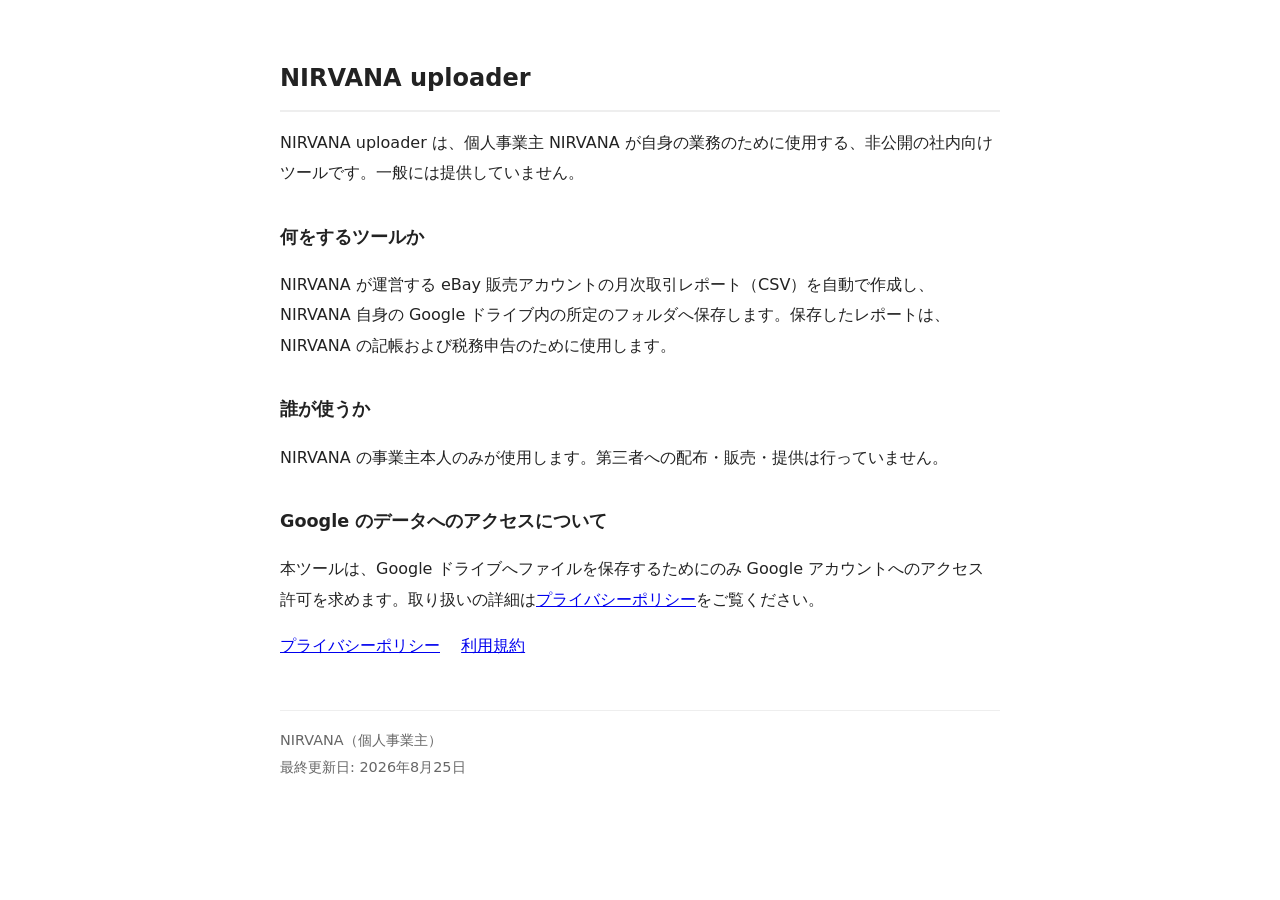
==== index.html @ 19a4e159 "NIRVANA uploader の公開ページ（ホーム・プライバシーポリシー・利用規約） Co-Authored-By: Claude Opus 5 <noreply@anthropic.com>" ====
<!doctype html>
<html lang="ja">
<head>
<meta charset="utf-8">
<meta name="viewport" content="width=device-width, initial-scale=1">
<meta name="robots" content="noindex, nofollow">
<title>NIRVANA uploader</title>
<style>
  body { font-family: system-ui, -apple-system, "Hiragino Sans", sans-serif;
         max-width: 720px; margin: 0 auto; padding: 40px 20px; line-height: 1.9; color: #222; }
  h1 { font-size: 1.5rem; border-bottom: 2px solid #eee; padding-bottom: .5rem; }
  h2 { font-size: 1.1rem; margin-top: 2rem; }
  nav a { margin-right: 1rem; }
  footer { margin-top: 3rem; padding-top: 1rem; border-top: 1px solid #eee; font-size: .9rem; color: #666; }
</style>
</head>
<body>
<h1>NIRVANA uploader</h1>

<p>NIRVANA uploader は、個人事業主 NIRVANA が自身の業務のために使用する、非公開の社内向けツールです。一般には提供していません。</p>

<h2>何をするツールか</h2>
<p>NIRVANA が運営する eBay 販売アカウントの月次取引レポート（CSV）を自動で作成し、NIRVANA 自身の Google ドライブ内の所定のフォルダへ保存します。保存したレポートは、NIRVANA の記帳および税務申告のために使用します。</p>

<h2>誰が使うか</h2>
<p>NIRVANA の事業主本人のみが使用します。第三者への配布・販売・提供は行っていません。</p>

<h2>Google のデータへのアクセスについて</h2>
<p>本ツールは、Google ドライブへファイルを保存するためにのみ Google アカウントへのアクセス許可を求めます。取り扱いの詳細は<a href="privacy.html">プライバシーポリシー</a>をご覧ください。</p>

<nav>
  <a href="privacy.html">プライバシーポリシー</a>
  <a href="terms.html">利用規約</a>
</nav>

<footer>
  NIRVANA（個人事業主）<br>
  最終更新日: 2026年8月25日
</footer>
</body>
</html>
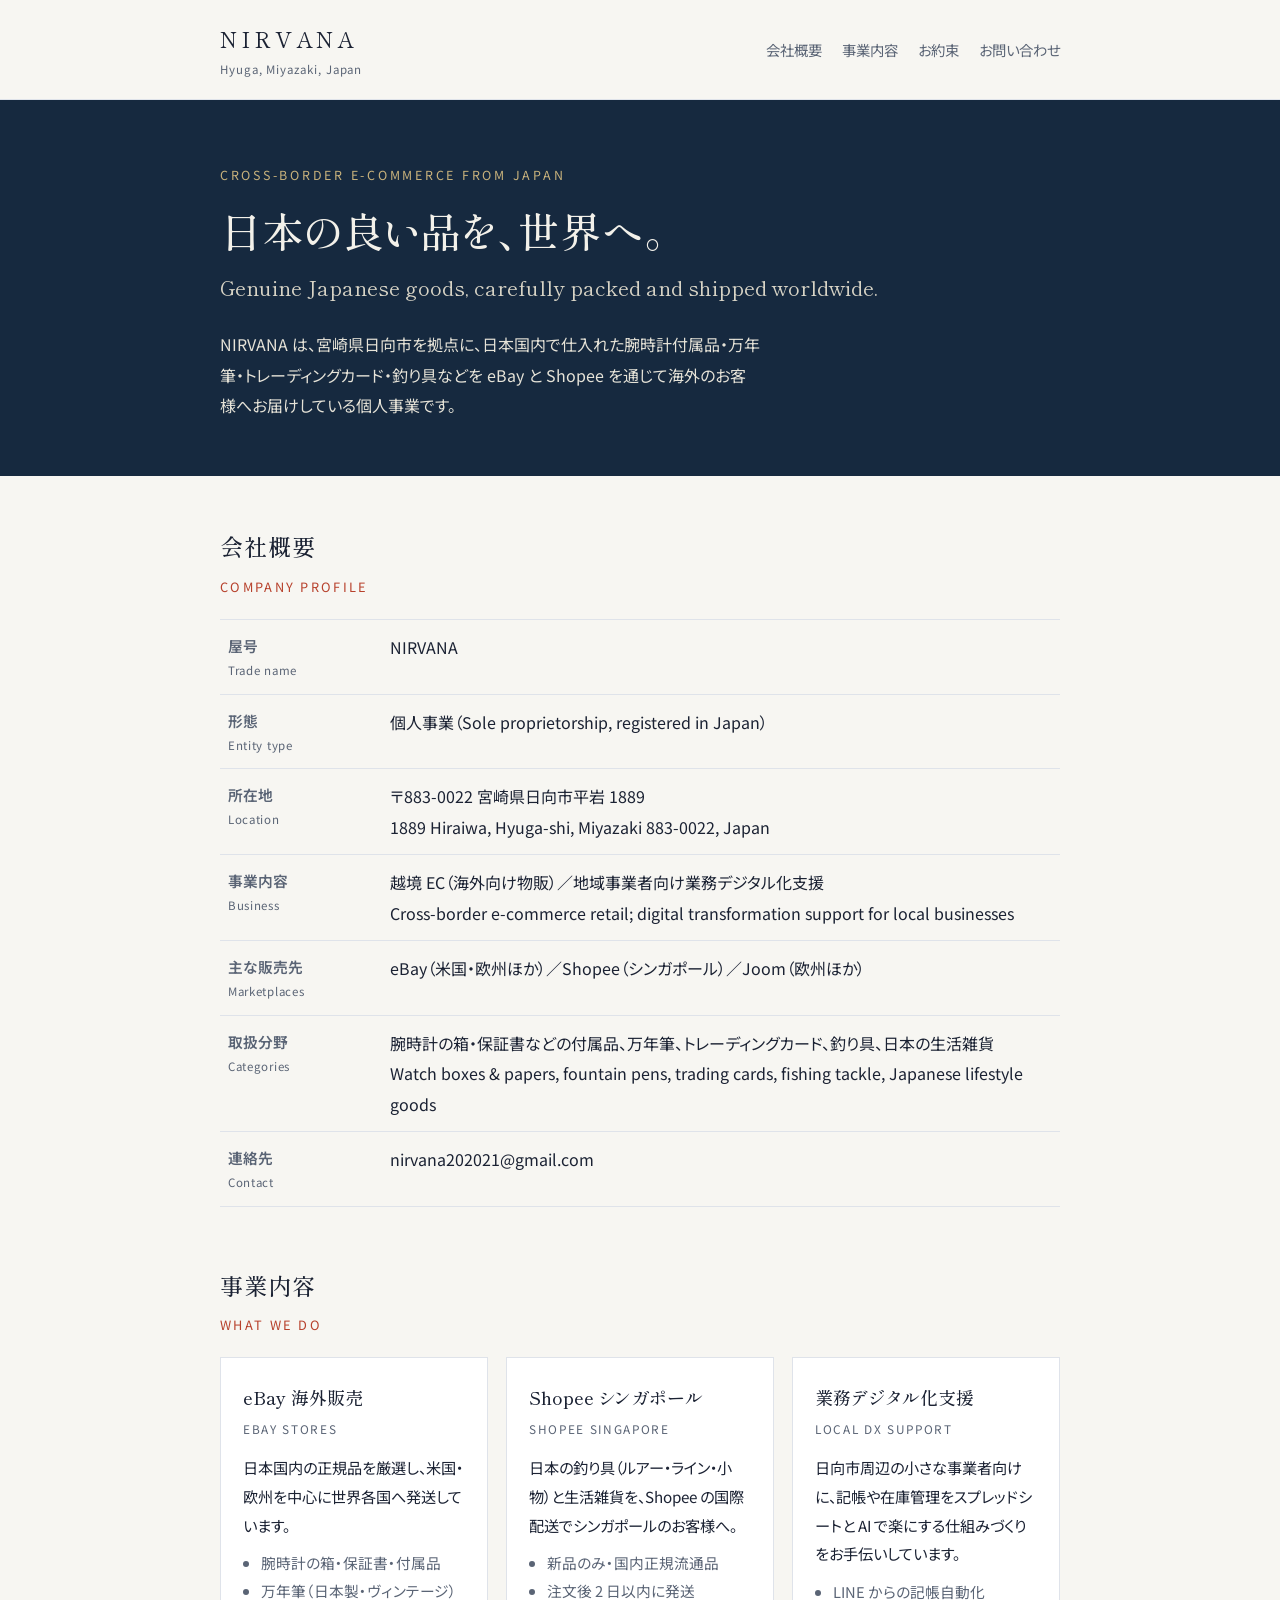
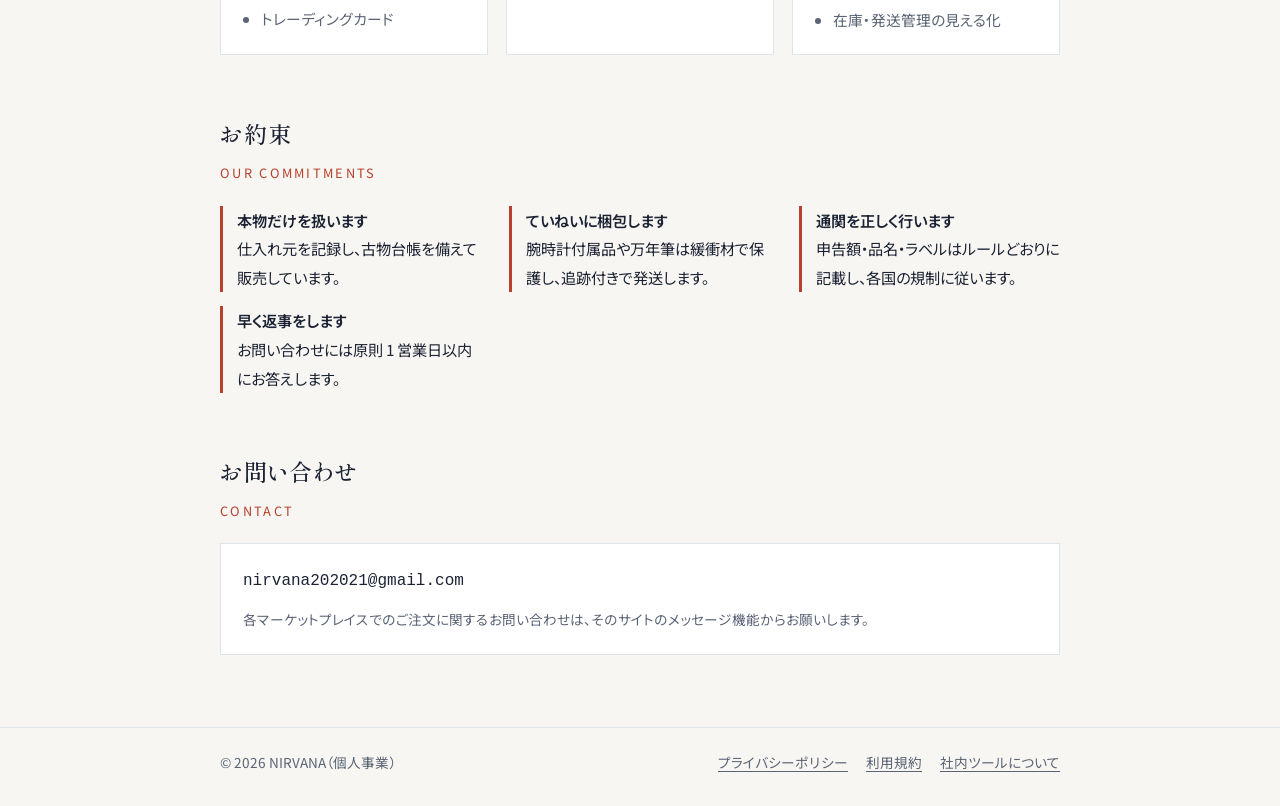
==== commit ca4d894d: "会社案内ページを追加（index.html を NIRVANA 会社案内に、旧ホームは uploader.html へ）・共通スタイル style.css Co-Authored-By: Claude" ====
--- a/index.html
+++ b/index.html
@@ -2,40 +2,122 @@
 <html lang="ja">
 <head>
 <meta charset="utf-8">
-<meta name="viewport" content="width=device-width, initial-scale=1">
-<meta name="robots" content="noindex, nofollow">
-<title>NIRVANA uploader</title>
-<style>
-  body { font-family: system-ui, -apple-system, "Hiragino Sans", sans-serif;
-         max-width: 720px; margin: 0 auto; padding: 40px 20px; line-height: 1.9; color: #222; }
-  h1 { font-size: 1.5rem; border-bottom: 2px solid #eee; padding-bottom: .5rem; }
-  h2 { font-size: 1.1rem; margin-top: 2rem; }
-  nav a { margin-right: 1rem; }
-  footer { margin-top: 3rem; padding-top: 1rem; border-top: 1px solid #eee; font-size: .9rem; color: #666; }
-</style>
+<meta name="viewport" content="width=device-width, initial-scale=1, viewport-fit=cover">
+<title>NIRVANA | 日本の良い品を、世界へ</title>
+<meta name="description" content="NIRVANA は宮崎県日向市の個人事業です。eBay・Shopee を通じて日本の腕時計付属品・万年筆・トレーディングカード・釣り具などを海外のお客様へお届けしています。">
+<link rel="preconnect" href="https://fonts.googleapis.com">
+<link rel="preconnect" href="https://fonts.gstatic.com" crossorigin>
+<link rel="stylesheet" href="https://fonts.googleapis.com/css2?family=Shippori+Mincho+B1:wght@500&family=Noto+Sans+JP:wght@400;600&display=swap">
+<link rel="stylesheet" href="style.css">
 </head>
 <body>
-<h1>NIRVANA uploader</h1>
 
-<p>NIRVANA uploader は、個人事業主 NIRVANA が自身の業務のために使用する、非公開の社内向けツールです。一般には提供していません。</p>
+<header class="site-head">
+  <div class="wrap">
+    <a class="brand" href="./">NIRVANA<small>Hyuga, Miyazaki, Japan</small></a>
+    <nav class="site-nav" aria-label="ページ内">
+      <a href="#about">会社概要</a>
+      <a href="#business">事業内容</a>
+      <a href="#promise">お約束</a>
+      <a href="#contact">お問い合わせ</a>
+    </nav>
+  </div>
+</header>
 
-<h2>何をするツールか</h2>
-<p>NIRVANA が運営する eBay 販売アカウントの月次取引レポート（CSV）を自動で作成し、NIRVANA 自身の Google ドライブ内の所定のフォルダへ保存します。保存したレポートは、NIRVANA の記帳および税務申告のために使用します。</p>
+<section class="hero">
+  <div class="wrap">
+    <p class="eyebrow">Cross-border e-commerce from Japan</p>
+    <h1>日本の良い品を、世界へ。</h1>
+    <p class="sub">Genuine Japanese goods, carefully packed and shipped worldwide.</p>
+    <p class="lead">NIRVANA は、宮崎県日向市を拠点に、日本国内で仕入れた腕時計付属品・万年筆・トレーディングカード・釣り具などを eBay と Shopee を通じて海外のお客様へお届けしている個人事業です。</p>
+  </div>
+</section>
 
-<h2>誰が使うか</h2>
-<p>NIRVANA の事業主本人のみが使用します。第三者への配布・販売・提供は行っていません。</p>
+<main>
+  <div class="wrap">
 
-<h2>Google のデータへのアクセスについて</h2>
-<p>本ツールは、Google ドライブへファイルを保存するためにのみ Google アカウントへのアクセス許可を求めます。取り扱いの詳細は<a href="privacy.html">プライバシーポリシー</a>をご覧ください。</p>
+    <section id="about">
+      <h2>会社概要</h2>
+      <p class="en">Company profile</p>
+      <table class="profile">
+        <tr><th>屋号<span>Trade name</span></th><td>NIRVANA</td></tr>
+        <tr><th>形態<span>Entity type</span></th><td>個人事業（Sole proprietorship, registered in Japan）</td></tr>
+        <tr><th>所在地<span>Location</span></th><td>〒883-0022 宮崎県日向市平岩 1889<br>1889 Hiraiwa, Hyuga-shi, Miyazaki 883-0022, Japan</td></tr>
+        <tr><th>事業内容<span>Business</span></th><td>越境 EC（海外向け物販）／地域事業者向け業務デジタル化支援<br>Cross-border e-commerce retail; digital transformation support for local businesses</td></tr>
+        <tr><th>主な販売先<span>Marketplaces</span></th><td>eBay（米国・欧州ほか）／Shopee（シンガポール）／Joom（欧州ほか）</td></tr>
+        <tr><th>取扱分野<span>Categories</span></th><td>腕時計の箱・保証書などの付属品、万年筆、トレーディングカード、釣り具、日本の生活雑貨<br>Watch boxes &amp; papers, fountain pens, trading cards, fishing tackle, Japanese lifestyle goods</td></tr>
+        <tr><th>連絡先<span>Contact</span></th><td>nirvana202021@gmail.com</td></tr>
+      </table>
+    </section>
 
-<nav>
-  <a href="privacy.html">プライバシーポリシー</a>
-  <a href="terms.html">利用規約</a>
-</nav>
+    <section id="business">
+      <h2>事業内容</h2>
+      <p class="en">What we do</p>
+      <div class="cards">
+        <article class="card">
+          <h3>eBay 海外販売</h3>
+          <p class="en">eBay stores</p>
+          <p>日本国内の正規品を厳選し、米国・欧州を中心に世界各国へ発送しています。</p>
+          <ul>
+            <li>腕時計の箱・保証書・付属品</li>
+            <li>万年筆（日本製・ヴィンテージ）</li>
+            <li>トレーディングカード</li>
+          </ul>
+        </article>
+        <article class="card">
+          <h3>Shopee シンガポール</h3>
+          <p class="en">Shopee Singapore</p>
+          <p>日本の釣り具（ルアー・ライン・小物）と生活雑貨を、Shopee の国際配送でシンガポールのお客様へ。</p>
+          <ul>
+            <li>新品のみ・国内正規流通品</li>
+            <li>注文後 2 日以内に発送</li>
+          </ul>
+        </article>
+        <article class="card">
+          <h3>業務デジタル化支援</h3>
+          <p class="en">Local DX support</p>
+          <p>日向市周辺の小さな事業者向けに、記帳や在庫管理をスプレッドシートと AI で楽にする仕組みづくりをお手伝いしています。</p>
+          <ul>
+            <li>LINE からの記帳自動化</li>
+            <li>在庫・発送管理の見える化</li>
+          </ul>
+        </article>
+      </div>
+    </section>
 
-<footer>
-  NIRVANA（個人事業主）<br>
-  最終更新日: 2026年8月25日
+    <section id="promise">
+      <h2>お約束</h2>
+      <p class="en">Our commitments</p>
+      <ul class="promise">
+        <li><b>本物だけを扱います</b>仕入れ元を記録し、古物台帳を備えて販売しています。</li>
+        <li><b>ていねいに梱包します</b>腕時計付属品や万年筆は緩衝材で保護し、追跡付きで発送します。</li>
+        <li><b>通関を正しく行います</b>申告額・品名・ラベルはルールどおりに記載し、各国の規制に従います。</li>
+        <li><b>早く返事をします</b>お問い合わせには原則 1 営業日以内にお答えします。</li>
+      </ul>
+    </section>
+
+    <section id="contact">
+      <h2>お問い合わせ</h2>
+      <p class="en">Contact</p>
+      <div class="contact">
+        <code>nirvana202021@gmail.com</code>
+        <p class="note">各マーケットプレイスでのご注文に関するお問い合わせは、そのサイトのメッセージ機能からお願いします。</p>
+      </div>
+    </section>
+
+  </div>
+</main>
+
+<footer class="site-foot">
+  <div class="wrap">
+    <div>© 2026 NIRVANA（個人事業）</div>
+    <nav aria-label="規約など">
+      <a href="privacy.html">プライバシーポリシー</a>
+      <a href="terms.html">利用規約</a>
+      <a href="uploader.html">社内ツールについて</a>
+    </nav>
+  </div>
 </footer>
+
 </body>
 </html>
--- a/style.css
+++ b/style.css
@@ -0,0 +1,104 @@
+/* NIRVANA site — 共通スタイル
+   レイアウト: 1カラム・最大 880px、藍色(インディゴ)と和紙色の2色＋朱の差し色 */
+:root {
+  --paper: #f7f6f2;
+  --ink: #1b2233;
+  --indigo: #1f3a5f;
+  --indigo-deep: #16293f;
+  --mist: #dfe3ea;
+  --muted: #5a6475;
+  --vermilion: #b7412c;
+  --card: #ffffff;
+  --display: "Shippori Mincho B1", "Hiragino Mincho ProN", "Yu Mincho", serif;
+  --body: "Noto Sans JP", "Hiragino Sans", "Yu Gothic", system-ui, sans-serif;
+  color-scheme: light;
+}
+@media (prefers-color-scheme: dark) {
+  :root:not([data-theme="light"]) {
+    --paper: #121722; --ink: #e8eaf0; --indigo: #9db4d6; --indigo-deep: #0d1420;
+    --mist: #2a3344; --muted: #a3acbc; --vermilion: #e07a62; --card: #1a2130; color-scheme: dark;
+  }
+}
+:root[data-theme="dark"] {
+  --paper: #121722; --ink: #e8eaf0; --indigo: #9db4d6; --indigo-deep: #0d1420;
+  --mist: #2a3344; --muted: #a3acbc; --vermilion: #e07a62; --card: #1a2130; color-scheme: dark;
+}
+* { box-sizing: border-box; }
+html { -webkit-text-size-adjust: 100%; }
+body {
+  margin: 0; background: var(--paper); color: var(--ink);
+  font-family: var(--body); font-size: 16px; line-height: 1.9;
+  font-feature-settings: "palt";
+}
+a { color: var(--indigo); text-underline-offset: .2em; }
+a:focus-visible { outline: 2px solid var(--vermilion); outline-offset: 2px; }
+.wrap {
+  max-width: 880px; margin: 0 auto;
+  padding-left: max(20px, env(safe-area-inset-left, 0px));
+  padding-right: max(20px, env(safe-area-inset-right, 0px));
+}
+
+/* ヘッダー */
+.site-head { border-bottom: 1px solid var(--mist); }
+.site-head .wrap { display: flex; flex-wrap: wrap; align-items: center; justify-content: space-between; gap: 12px 24px; padding-block: 18px; }
+.brand { font-family: var(--display); font-size: 1.35rem; letter-spacing: .18em; text-decoration: none; color: var(--ink); }
+.brand small { display: block; font-family: var(--body); font-size: .72rem; letter-spacing: .08em; color: var(--muted); }
+.site-nav { display: flex; flex-wrap: wrap; gap: 6px 20px; font-size: .9rem; }
+.site-nav a { text-decoration: none; color: var(--muted); }
+.site-nav a:hover { color: var(--indigo); }
+
+/* ヒーロー */
+.hero { background: var(--indigo-deep); color: #f3f1ea; }
+.hero .wrap { padding-block: 64px 56px; }
+.hero .eyebrow { font-size: .78rem; letter-spacing: .22em; text-transform: uppercase; color: #c9b27c; margin: 0 0 14px; }
+.hero h1 { font-family: var(--display); font-weight: 500; font-size: clamp(1.7rem, 4.2vw, 2.6rem); line-height: 1.35; margin: 0 0 10px; text-wrap: balance; }
+.hero .sub { font-family: var(--display); font-size: clamp(1.05rem, 2.2vw, 1.3rem); color: #d8d4c6; margin: 0 0 22px; }
+.hero p.lead { max-width: 60ch; margin: 0; color: #e6e3d8; }
+
+/* セクション */
+main .wrap { padding-block: 48px 72px; display: grid; gap: 56px; }
+section > h2 { font-family: var(--display); font-weight: 500; font-size: 1.45rem; margin: 0 0 6px; letter-spacing: .04em; }
+section > .en { font-size: .8rem; letter-spacing: .18em; text-transform: uppercase; color: var(--vermilion); margin: 0 0 20px; }
+
+/* 会社概要 表 */
+.profile { width: 100%; border-collapse: collapse; }
+.profile th, .profile td { text-align: left; vertical-align: top; padding: 12px 8px; border-top: 1px solid var(--mist); }
+.profile tr:last-child th, .profile tr:last-child td { border-bottom: 1px solid var(--mist); }
+.profile th { width: 11em; font-weight: 600; color: var(--muted); font-size: .92rem; white-space: nowrap; }
+.profile th span { display: block; font-weight: 400; font-size: .72rem; letter-spacing: .06em; }
+@media (max-width: 560px) {
+  .profile th, .profile td { display: block; padding: 6px 0; border: 0; }
+  .profile th { padding-top: 14px; border-top: 1px solid var(--mist); width: auto; }
+  .profile tr:last-child td { border-bottom: 1px solid var(--mist); padding-bottom: 14px; }
+}
+
+/* 事業カード */
+.cards { display: grid; grid-template-columns: repeat(auto-fit, minmax(240px, 1fr)); gap: 18px; }
+.card { background: var(--card); border: 1px solid var(--mist); padding: 22px 22px 20px; min-width: 0; }
+.card h3 { font-family: var(--display); font-weight: 500; font-size: 1.12rem; margin: 0 0 4px; }
+.card .en { font-size: .74rem; letter-spacing: .14em; text-transform: uppercase; color: var(--muted); margin: 0 0 12px; }
+.card p { margin: 0; font-size: .95rem; }
+.card ul { margin: 10px 0 0; padding-left: 1.2em; font-size: .92rem; color: var(--muted); }
+
+/* 約束 */
+.promise { display: grid; grid-template-columns: repeat(auto-fit, minmax(220px, 1fr)); gap: 14px 28px; margin: 0; padding: 0; list-style: none; }
+.promise li { border-left: 3px solid var(--vermilion); padding-left: 14px; font-size: .95rem; min-width: 0; }
+.promise b { display: block; font-weight: 600; }
+
+/* 連絡 */
+.contact { background: var(--card); border: 1px solid var(--mist); padding: 22px; display: flex; flex-wrap: wrap; gap: 10px 32px; align-items: baseline; }
+.contact code { font-family: ui-monospace, Menlo, monospace; font-size: 1rem; user-select: all; }
+.contact .note { font-size: .85rem; color: var(--muted); margin: 0; }
+
+/* 下層ページ（規約など） */
+.doc .wrap { max-width: 760px; padding-block: 40px 64px; }
+.doc h1 { font-family: var(--display); font-weight: 500; font-size: 1.6rem; margin: 0 0 18px; }
+.doc h2 { font-size: 1.05rem; margin: 2rem 0 .4rem; }
+.doc p { margin: 0 0 .6em; }
+
+/* フッター */
+.site-foot { border-top: 1px solid var(--mist); color: var(--muted); font-size: .85rem; }
+.site-foot .wrap { padding-block: 22px 30px; display: flex; flex-wrap: wrap; gap: 8px 22px; justify-content: space-between; }
+.site-foot nav { display: flex; flex-wrap: wrap; gap: 6px 18px; }
+.site-foot a { color: var(--muted); }
+@media (prefers-reduced-motion: no-preference) { a { transition: color .15s; } }
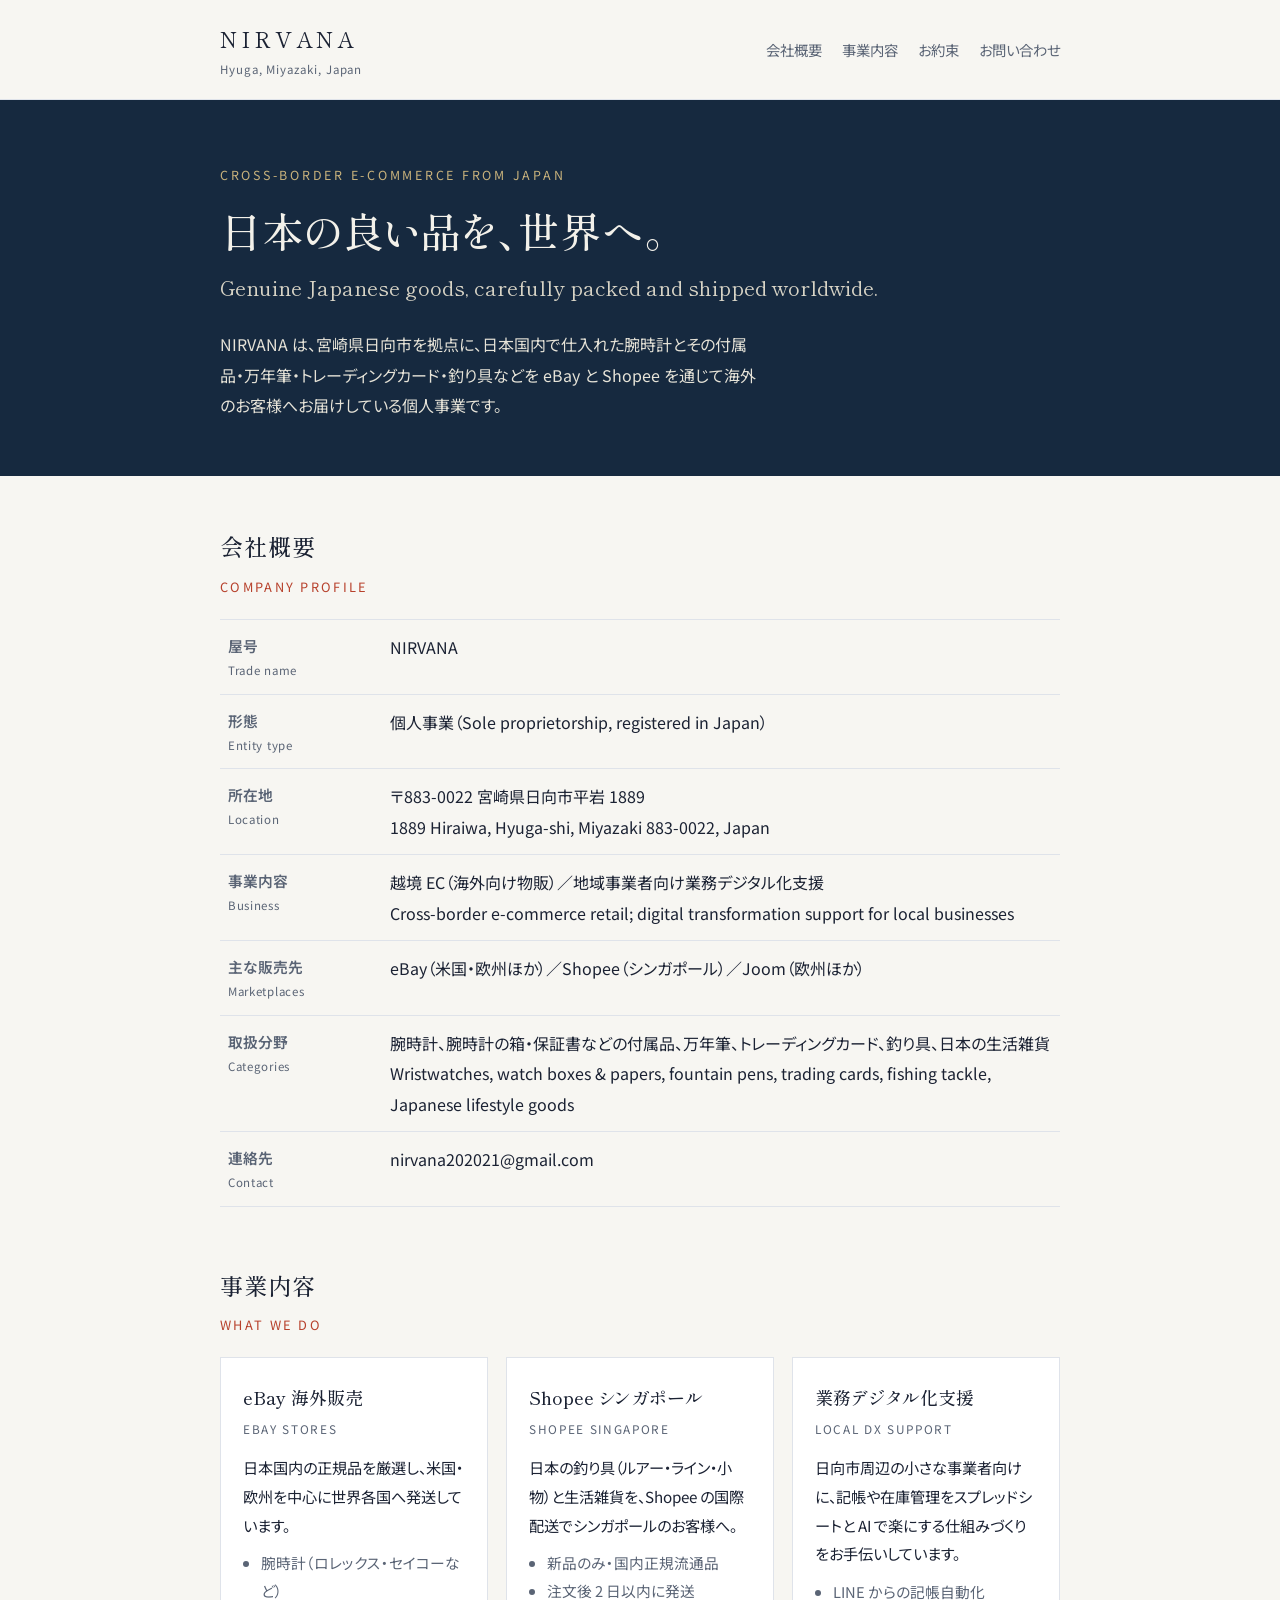
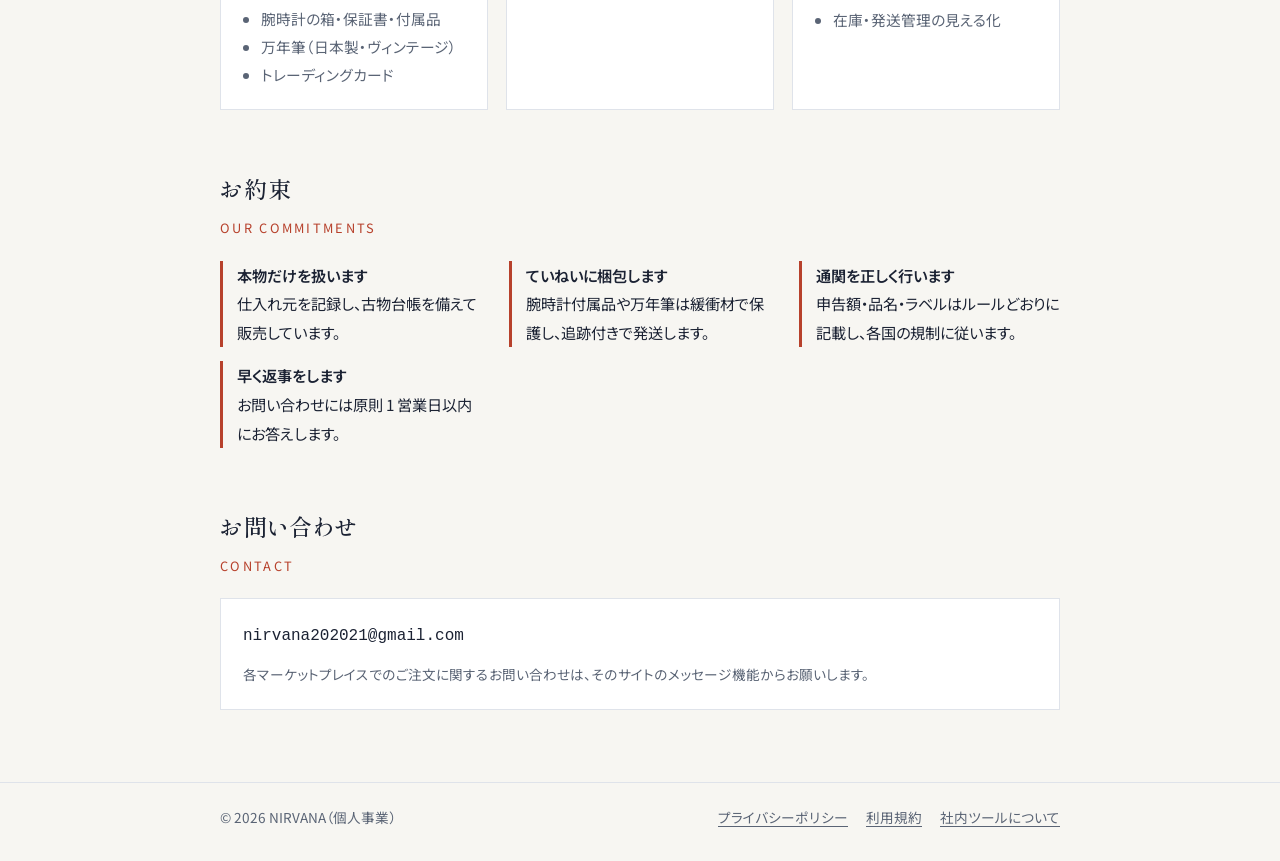
==== commit 1785d310: "取扱分野に腕時計を追加" ====
--- a/index.html
+++ b/index.html
@@ -4,7 +4,7 @@
 <meta charset="utf-8">
 <meta name="viewport" content="width=device-width, initial-scale=1, viewport-fit=cover">
 <title>NIRVANA | 日本の良い品を、世界へ</title>
-<meta name="description" content="NIRVANA は宮崎県日向市の個人事業です。eBay・Shopee を通じて日本の腕時計付属品・万年筆・トレーディングカード・釣り具などを海外のお客様へお届けしています。">
+<meta name="description" content="NIRVANA は宮崎県日向市の個人事業です。eBay・Shopee を通じて日本の腕時計とその付属品・万年筆・トレーディングカード・釣り具などを海外のお客様へお届けしています。">
 <link rel="preconnect" href="https://fonts.googleapis.com">
 <link rel="preconnect" href="https://fonts.gstatic.com" crossorigin>
 <link rel="stylesheet" href="https://fonts.googleapis.com/css2?family=Shippori+Mincho+B1:wght@500&family=Noto+Sans+JP:wght@400;600&display=swap">
@@ -29,7 +29,7 @@
     <p class="eyebrow">Cross-border e-commerce from Japan</p>
     <h1>日本の良い品を、世界へ。</h1>
     <p class="sub">Genuine Japanese goods, carefully packed and shipped worldwide.</p>
-    <p class="lead">NIRVANA は、宮崎県日向市を拠点に、日本国内で仕入れた腕時計付属品・万年筆・トレーディングカード・釣り具などを eBay と Shopee を通じて海外のお客様へお届けしている個人事業です。</p>
+    <p class="lead">NIRVANA は、宮崎県日向市を拠点に、日本国内で仕入れた腕時計とその付属品・万年筆・トレーディングカード・釣り具などを eBay と Shopee を通じて海外のお客様へお届けしている個人事業です。</p>
   </div>
 </section>
 
@@ -45,7 +45,7 @@
         <tr><th>所在地<span>Location</span></th><td>〒883-0022 宮崎県日向市平岩 1889<br>1889 Hiraiwa, Hyuga-shi, Miyazaki 883-0022, Japan</td></tr>
         <tr><th>事業内容<span>Business</span></th><td>越境 EC（海外向け物販）／地域事業者向け業務デジタル化支援<br>Cross-border e-commerce retail; digital transformation support for local businesses</td></tr>
         <tr><th>主な販売先<span>Marketplaces</span></th><td>eBay（米国・欧州ほか）／Shopee（シンガポール）／Joom（欧州ほか）</td></tr>
-        <tr><th>取扱分野<span>Categories</span></th><td>腕時計の箱・保証書などの付属品、万年筆、トレーディングカード、釣り具、日本の生活雑貨<br>Watch boxes &amp; papers, fountain pens, trading cards, fishing tackle, Japanese lifestyle goods</td></tr>
+        <tr><th>取扱分野<span>Categories</span></th><td>腕時計、腕時計の箱・保証書などの付属品、万年筆、トレーディングカード、釣り具、日本の生活雑貨<br>Wristwatches, watch boxes &amp; papers, fountain pens, trading cards, fishing tackle, Japanese lifestyle goods</td></tr>
         <tr><th>連絡先<span>Contact</span></th><td>nirvana202021@gmail.com</td></tr>
       </table>
     </section>
@@ -59,6 +59,7 @@
           <p class="en">eBay stores</p>
           <p>日本国内の正規品を厳選し、米国・欧州を中心に世界各国へ発送しています。</p>
           <ul>
+            <li>腕時計（ロレックス・セイコーなど）</li>
             <li>腕時計の箱・保証書・付属品</li>
             <li>万年筆（日本製・ヴィンテージ）</li>
             <li>トレーディングカード</li>
--- a/style.css
+++ b/style.css
@@ -73,7 +73,7 @@
 }
 
 /* 事業カード */
-.cards { display: grid; grid-template-columns: repeat(auto-fit, minmax(240px, 1fr)); gap: 18px; }
+.cards { display: grid; grid-template-columns: repeat(auto-fit, minmax(215px, 1fr)); gap: 18px; }
 .card { background: var(--card); border: 1px solid var(--mist); padding: 22px 22px 20px; min-width: 0; }
 .card h3 { font-family: var(--display); font-weight: 500; font-size: 1.12rem; margin: 0 0 4px; }
 .card .en { font-size: .74rem; letter-spacing: .14em; text-transform: uppercase; color: var(--muted); margin: 0 0 12px; }
